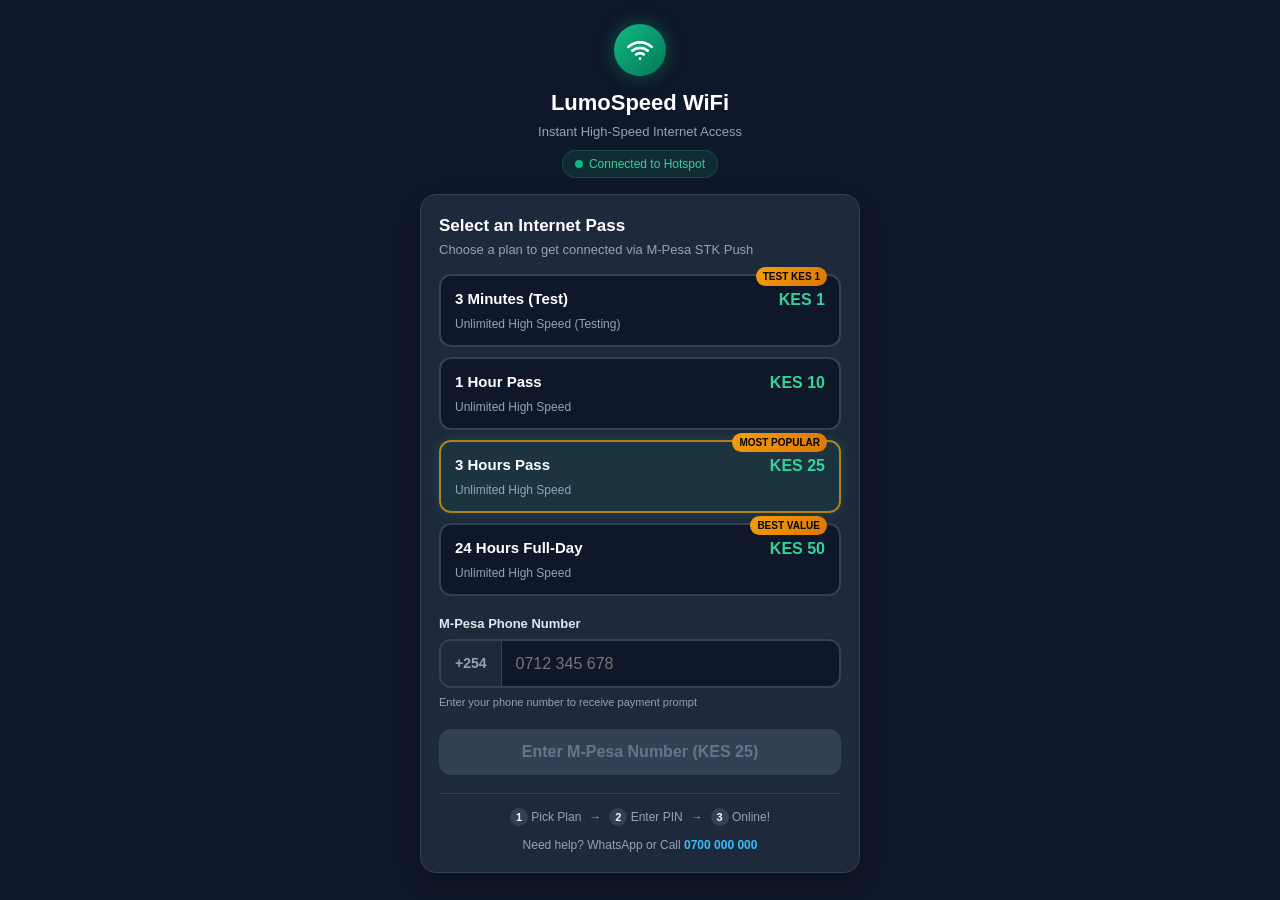
==== mypublicwifi_portal.html @ c6916cbe "Initial commit: WiFi Captive Portal with Cyzora M-Pesa automated access" ====
<!DOCTYPE html>
<html lang="en">
<head>
  <meta charset="UTF-8">
  <meta name="viewport" content="width=device-width, initial-scale=1.0, maximum-scale=1.0, user-scalable=no">
  <title>LumoSpeed WiFi — Captive Login</title>
  <style>
    :root {
      --primary: #059669;
      --primary-hover: #047857;
      --bg-page: #0f172a;
      --bg-card: #1e293b;
      --text-main: #f8fafc;
      --text-muted: #94a3b8;
      --border-color: #334155;
      --border-active: #10b981;
      --radius-lg: 16px;
      --radius-md: 12px;
      --radius-sm: 8px;
      --shadow: 0 10px 25px -5px rgba(0, 0, 0, 0.4);
    }
    * { box-sizing: border-box; margin: 0; padding: 0; -webkit-tap-highlight-color: transparent; }
    body {
      font-family: -apple-system, BlinkMacSystemFont, "Segoe UI", Roboto, sans-serif;
      background-color: var(--bg-page);
      color: var(--text-main);
      min-height: 100vh;
      display: flex;
      justify-content: center;
      padding: 16px;
      line-height: 1.5;
    }
    .portal-wrapper { width: 100%; max-width: 440px; margin: 0 auto; display: flex; flex-direction: column; gap: 16px; }
    .brand-header { text-align: center; padding-top: 8px; }
    .logo-container {
      width: 52px; height: 52px; background: linear-gradient(135deg, #10b981, #047857);
      border-radius: 50%; margin: 0 auto 10px; display: flex; align-items: center; justify-content: center;
      box-shadow: 0 0 18px rgba(16, 185, 129, 0.4);
    }
    .wifi-icon { width: 26px; height: 26px; stroke: #fff; }
    .brand-title { font-size: 22px; font-weight: 700; color: #fff; }
    .brand-tagline { font-size: 13px; color: var(--text-muted); margin-top: 3px; }
    .network-badge {
      display: inline-flex; align-items: center; gap: 6px; background-color: rgba(16, 185, 129, 0.12);
      border: 1px solid rgba(16, 185, 129, 0.25); padding: 4px 12px; border-radius: 999px; margin-top: 8px;
      font-size: 12px; font-weight: 500; color: #34d399;
    }
    .badge-dot { width: 8px; height: 8px; background-color: #10b981; border-radius: 50%; animation: pulse-dot 2s infinite; }
    @keyframes pulse-dot { 0%, 100% { opacity: 1; transform: scale(1); } 50% { opacity: 0.4; transform: scale(0.85); } }
    .checkout-section { background-color: var(--bg-card); border: 1px solid var(--border-color); border-radius: var(--radius-lg); padding: 18px; box-shadow: var(--shadow); }
    .section-title { font-size: 17px; font-weight: 700; color: #fff; }
    .section-subtitle { font-size: 13px; color: var(--text-muted); margin-top: 2px; margin-bottom: 14px; }
    .plans-grid { display: flex; flex-direction: column; gap: 10px; margin-bottom: 18px; }
    .plan-card {
      position: relative; background-color: #0f172a; border: 2px solid var(--border-color);
      border-radius: var(--radius-md); padding: 12px 14px; cursor: pointer; transition: all 0.2s ease;
      display: flex; flex-direction: column; gap: 3px;
    }
    .plan-card.selected { border-color: var(--border-active); background-color: rgba(16, 185, 129, 0.08); box-shadow: 0 0 12px rgba(16, 185, 129, 0.25); }
    .plan-card.popular { border-color: rgba(245, 158, 11, 0.7); }
    .plan-badge {
      position: absolute; top: -9px; right: 12px; background: linear-gradient(135deg, #f59e0b, #d97706);
      color: #000; font-size: 10px; font-weight: 700; text-transform: uppercase; padding: 2px 7px; border-radius: 999px;
    }
    .plan-header { display: flex; justify-content: space-between; align-items: center; }
    .plan-duration { font-size: 15px; font-weight: 600; color: #fff; }
    .plan-price { font-size: 16px; font-weight: 700; color: #34d399; }
    .plan-desc { font-size: 12px; color: var(--text-muted); }
    .phone-form-container { display: flex; flex-direction: column; gap: 6px; margin-bottom: 18px; }
    .input-label { font-size: 13px; font-weight: 600; color: #e2e8f0; }
    .phone-input-wrapper { display: flex; align-items: center; background-color: #0f172a; border: 2px solid var(--border-color); border-radius: var(--radius-md); overflow: hidden; }
    .phone-input-wrapper:focus-within { border-color: #10b981; }
    .country-prefix { padding: 12px 14px; background-color: #1e293b; color: #94a3b8; font-weight: 600; font-size: 14px; border-right: 1px solid var(--border-color); }
    .phone-input-wrapper input { flex: 1; background: transparent; border: none; padding: 12px 14px; font-size: 16px; color: #fff; outline: none; font-weight: 500; }
    .input-hint { font-size: 11px; color: var(--text-muted); }
    .btn-primary {
      width: 100%; display: flex; align-items: center; justify-content: center; gap: 8px;
      background: linear-gradient(135deg, #10b981, #059669); color: #fff; border: none;
      border-radius: var(--radius-md); padding: 14px; font-size: 16px; font-weight: 700; cursor: pointer;
      box-shadow: 0 4px 14px rgba(16, 185, 129, 0.4);
    }
    .btn-primary:disabled { background: #334155; color: #64748b; cursor: not-allowed; box-shadow: none; }
    .info-footer { margin-top: 18px; border-top: 1px solid var(--border-color); padding-top: 14px; text-align: center; }
    .steps-row { display: flex; justify-content: center; align-items: center; gap: 8px; font-size: 12px; color: var(--text-muted); margin-bottom: 10px; }
    .step-num { width: 18px; height: 18px; background-color: #334155; color: #f8fafc; border-radius: 50%; font-size: 11px; font-weight: 700; display: inline-flex; align-items: center; justify-content: center; }
    .support-line { font-size: 12px; color: var(--text-muted); }
    .support-line strong { color: #38bdf8; }
    /* Modal */
    .modal-overlay { position: fixed; inset: 0; background: rgba(0,0,0,0.85); backdrop-filter: blur(4px); display: flex; align-items: center; justify-content: center; padding: 16px; z-index: 9999; }
    .modal-overlay.hidden { display: none !important; }
    .modal-card { width: 100%; max-width: 380px; background-color: var(--bg-card); border: 1px solid var(--border-color); border-radius: var(--radius-lg); padding: 24px 20px; text-align: center; position: relative; }
    .modal-close { position: absolute; top: 12px; right: 14px; background: transparent; border: none; font-size: 24px; color: var(--text-muted); cursor: pointer; }
    .pulse-ring { width: 68px; height: 68px; background-color: rgba(16, 185, 129, 0.15); border-radius: 50%; display: flex; align-items: center; justify-content: center; margin: 0 auto 14px; animation: ring-pulse 1.8s infinite; }
    @keyframes ring-pulse { 0% { box-shadow: 0 0 0 0 rgba(16, 185, 129, 0.6); } 70% { box-shadow: 0 0 0 18px rgba(16, 185, 129, 0); } 100% { box-shadow: 0 0 0 0 rgba(16, 185, 129, 0); } }
    .phone-ring-icon { width: 32px; height: 32px; stroke: #10b981; }
    .modal-title { font-size: 19px; font-weight: 700; color: #fff; margin-bottom: 6px; }
    .modal-title.success { color: #34d399; }
    .modal-title.failed { color: #f87171; }
    .modal-text { font-size: 14px; color: var(--text-muted); margin-bottom: 14px; }
    .pin-instruction { background-color: #0f172a; border-left: 3px solid #10b981; padding: 10px 12px; border-radius: var(--radius-sm); font-size: 13px; color: #e2e8f0; margin-bottom: 16px; text-align: left; }
    .polling-indicator { display: flex; align-items: center; justify-content: center; gap: 8px; font-size: 13px; color: var(--text-muted); margin-bottom: 14px; }
    .spinner { width: 16px; height: 16px; border: 2px solid rgba(255,255,255,0.2); border-top-color: #10b981; border-radius: 50%; animation: spin 0.8s linear infinite; }
    @keyframes spin { to { transform: rotate(360deg); } }
    .modal-timeout-bar { width: 100%; height: 4px; background-color: #0f172a; border-radius: 2px; overflow: hidden; }
    .progress-fill { width: 100%; height: 100%; background: linear-gradient(90deg, #10b981, #38bdf8); transition: width 1s linear; }
    .btn-secondary { width: 100%; background-color: #334155; color: #fff; border: none; border-radius: var(--radius-md); padding: 12px; font-size: 15px; font-weight: 600; cursor: pointer; margin-top: 10px; }
  </style>
</head>
<body>
  <div class="portal-wrapper">
    <header class="brand-header">
      <div class="logo-container">
        <svg class="wifi-icon" viewBox="0 0 24 24" fill="none" stroke="currentColor" stroke-width="2.5" stroke-linecap="round" stroke-linejoin="round">
          <path d="M5 12.55a11 11 0 0 1 14.08 0"></path>
          <path d="M1.42 9a16 16 0 0 1 21.16 0"></path>
          <path d="M8.53 16.11a6 6 0 0 1 6.95 0"></path>
          <line x1="12" y1="20" x2="12.01" y2="20"></line>
        </svg>
      </div>
      <h1 class="brand-title">LumoSpeed WiFi</h1>
      <p class="brand-tagline">Instant High-Speed Internet Access</p>
      <div class="network-badge">
        <span class="badge-dot"></span>
        <span class="badge-text">Connected to Hotspot</span>
      </div>
    </header>

    <main class="main-content">
      <section class="checkout-section">
        <h2 class="section-title">Select an Internet Pass</h2>
        <p class="section-subtitle">Choose a plan to get connected via M-Pesa STK Push</p>

        <div class="plans-grid" id="plansContainer">
          <!-- Default Plans -->
          <div class="plan-card" data-plan-id="3min" data-price="1" data-name="3 Minutes Test Pass">
            <div class="plan-badge">Test KES 1</div>
            <div class="plan-header">
              <span class="plan-duration">3 Minutes (Test)</span>
              <span class="plan-price">KES 1</span>
            </div>
            <div class="plan-desc">Unlimited High Speed (Testing)</div>
          </div>
          <div class="plan-card" data-plan-id="1hr" data-price="10" data-name="1 Hour Pass">
            <div class="plan-header">
              <span class="plan-duration">1 Hour Pass</span>
              <span class="plan-price">KES 10</span>
            </div>
            <div class="plan-desc">Unlimited High Speed</div>
          </div>
          <div class="plan-card popular selected" data-plan-id="3hr" data-price="25" data-name="3 Hours Pass">
            <div class="plan-badge">Most Popular</div>
            <div class="plan-header">
              <span class="plan-duration">3 Hours Pass</span>
              <span class="plan-price">KES 25</span>
            </div>
            <div class="plan-desc">Unlimited High Speed</div>
          </div>
          <div class="plan-card" data-plan-id="24hr" data-price="50" data-name="24 Hours Full-Day">
            <div class="plan-badge">Best Value</div>
            <div class="plan-header">
              <span class="plan-duration">24 Hours Full-Day</span>
              <span class="plan-price">KES 50</span>
            </div>
            <div class="plan-desc">Unlimited High Speed</div>
          </div>
        </div>

        <div class="phone-form-container">
          <label for="mpesaPhone" class="input-label">M-Pesa Phone Number</label>
          <div class="phone-input-wrapper">
            <span class="country-prefix">+254</span>
            <input type="tel" id="mpesaPhone" placeholder="0712 345 678" maxlength="12" inputmode="numeric">
          </div>
          <span class="input-hint">Enter your phone number to receive payment prompt</span>
        </div>

        <button id="payBtn" class="btn-primary" disabled>
          <span id="btnText">Enter M-Pesa Number (KES 25)</span>
        </button>

        <div class="info-footer">
          <div class="steps-row">
            <div><span class="step-num">1</span> Pick Plan</div>
            <div>→</div>
            <div><span class="step-num">2</span> Enter PIN</div>
            <div>→</div>
            <div><span class="step-num">3</span> Online!</div>
          </div>
          <p class="support-line">Need help? WhatsApp or Call <strong>0700 000 000</strong></p>
        </div>
      </section>
    </main>

    <!-- Native MyPublicWiFi Hidden Unlock Form -->
    <form id="mypublicwifiForm" action="./" method="post" style="display:none;">
      <input type="hidden" name="_action" id="mypwAction" value="VoucherLogin">
      <input type="hidden" name="Voucher" id="mypwVoucher" value="">
    </form>

    <!-- Live Payment Modal -->
    <div id="paymentModal" class="modal-overlay hidden">
      <div class="modal-card">
        <button id="closeModalBtn" class="modal-close">&times;</button>

        <div id="modalPendingState">
          <div class="pulse-ring">
            <svg class="phone-ring-icon" viewBox="0 0 24 24" fill="none" stroke="currentColor" stroke-width="2">
              <rect x="5" y="2" width="14" height="20" rx="2" ry="2"></rect>
              <line x1="12" y1="18" x2="12.01" y2="18"></line>
            </svg>
          </div>
          <h3 class="modal-title">Check Your Phone</h3>
          <p class="modal-text">An M-Pesa prompt for <strong id="modalAmount">KES 25</strong> has been sent to <strong id="modalPhone">07XXXXXXXX</strong>.</p>
          <div class="pin-instruction">Enter your <strong>M-Pesa PIN</strong> on your phone to complete payment.</div>
          <div class="polling-indicator">
            <div class="spinner"></div>
            <span id="pollingStatusText">Awaiting confirmation...</span>
          </div>
          <div class="modal-timeout-bar">
            <div id="timeoutProgressBar" class="progress-fill"></div>
          </div>
        </div>

        <div id="modalSuccessState" style="display:none;">
          <h3 class="modal-title success">Payment Verified!</h3>
          <p class="modal-text">Unlocking your internet access now...</p>
          <div class="spinner" style="margin: 10px auto;"></div>
        </div>

        <div id="modalFailedState" style="display:none;">
          <h3 class="modal-title failed">Payment Incomplete</h3>
          <p id="modalFailedMsg" class="modal-text">The payment request timed out or was cancelled.</p>
          <button id="retryBtn" class="btn-secondary">Try Again</button>
        </div>
      </div>
    </div>
  </div>

  <script>
    let FLASK_API_BASE = "http://192.168.5.1:5000";
    let selectedPlan = { id: "3hr", price: 25, name: "3 Hours Pass" };
    let pollInterval = null;
    let timerInterval = null;

    // Hotspot Gateway candidate endpoints
    const CANDIDATE_URLS = [
      "http://192.168.5.1:5000",
      "http://192.168.137.1:5000",
      (window.location.hostname && !window.location.hostname.includes("connectivity") && !window.location.hostname.includes("google") ? "http://" + window.location.hostname + ":5000" : null),
      "http://127.0.0.1:5000"
    ].filter(Boolean);

    async function detectFlaskApi() {
      for (const url of CANDIDATE_URLS) {
        try {
          const controller = new AbortController();
          const timeoutId = setTimeout(() => controller.abort(), 1800);
          const res = await fetch(url + "/api/plans", { method: "GET", mode: "cors", signal: controller.signal });
          clearTimeout(timeoutId);
          if (res.ok) {
            FLASK_API_BASE = url;
            console.log("Connected to portal server at:", FLASK_API_BASE);
            const data = await res.json();
            if (data.plans && data.plans.length > 0) {
              renderPlans(data.plans);
            }
            return url;
          }
        } catch (e) {
          // Continue to next candidate
        }
      }
      return FLASK_API_BASE;
    }

    document.addEventListener("DOMContentLoaded", () => {
      // 1. Detect active Flask API endpoint
      detectFlaskApi();

      // 2. Setup card click handlers
      setupCardClicks();

      // 3. Phone input formatting
      const phoneInput = document.getElementById("mpesaPhone");
      phoneInput.addEventListener("input", (e) => {
        let val = e.target.value.replace(/[^0-9]/g, "");
        if (val.length > 10) val = val.substring(0, 10);
        e.target.value = val;
        updatePayBtn();
      });

      // 4. Pay button click
      const payBtn = document.getElementById("payBtn");
      payBtn.addEventListener("click", async () => {
        const phone = phoneInput.value.trim();
        if (!selectedPlan || phone.length < 10) return;

        payBtn.disabled = true;
        payBtn.innerText = "Connecting to Server...";

        // Ensure we have active endpoint
        await detectFlaskApi();
        payBtn.innerText = "Sending STK Push...";

        fetch(FLASK_API_BASE + "/api/create-charge", {
          method: "POST",
          headers: { "Content-Type": "application/json" },
          body: JSON.stringify({
            plan_id: selectedPlan.id,
            phone: phone,
          })
        })
        .then(r => r.json())
        .then(res => {
          if (res.success && res.charge_id) {
            openModal(res);
            startPolling(res.charge_id);
          } else {
            alert(res.error || "Could not trigger payment. Check phone number.");
            updatePayBtn();
          }
        })
        .catch(err => {
          alert("Could not reach portal server at:\n" + FLASK_API_BASE + "\n\nError: " + err.message + "\n\nPlease ensure scripts\\start_hotspot.bat is running on your PC.");
          updatePayBtn();
        });
      });

      document.getElementById("closeModalBtn").onclick = closeModal;
      document.getElementById("retryBtn").onclick = closeModal;
    });

    function setupCardClicks() {
      document.querySelectorAll(".plan-card").forEach(card => {
        card.onclick = () => {
          document.querySelectorAll(".plan-card").forEach(c => c.classList.remove("selected"));
          card.classList.add("selected");
          selectedPlan = {
            id: card.dataset.planId,
            price: parseInt(card.dataset.price, 10),
            name: card.dataset.name
          };
          updatePayBtn();
        };
      });
    }

    function renderPlans(plans) {
      const container = document.getElementById("plansContainer");
      container.innerHTML = "";
      plans.forEach(p => {
        const div = document.createElement("div");
        div.className = "plan-card" + (p.popular ? " popular" : "") + (p.id === "3hr" ? " selected" : "");
        div.dataset.planId = p.id;
        div.dataset.price = p.price_kes;
        div.dataset.name = p.name;
        div.innerHTML = `
          ${p.badge ? `<div class="plan-badge">${p.badge}</div>` : ""}
          <div class="plan-header">
            <span class="plan-duration">${p.duration_label || p.name}</span>
            <span class="plan-price">KES ${p.price_kes}</span>
          </div>
          <div class="plan-desc">Unlimited High Speed</div>
        `;
        container.appendChild(div);
      });
      setupCardClicks();
    }

    function updatePayBtn() {
      const phone = document.getElementById("mpesaPhone").value.replace(/[^0-9]/g, "");
      const payBtn = document.getElementById("payBtn");
      const valid = selectedPlan && (phone.length === 10);
      if (valid) {
        payBtn.disabled = false;
        payBtn.innerText = `Pay KES ${selectedPlan.price} with M-Pesa`;
      } else {
        payBtn.disabled = true;
        payBtn.innerText = `Enter M-Pesa Number (KES ${selectedPlan ? selectedPlan.price : 0})`;
      }
    }

    function openModal(data) {
      document.getElementById("modalPendingState").style.display = "block";
      document.getElementById("modalSuccessState").style.display = "none";
      document.getElementById("modalFailedState").style.display = "none";
      document.getElementById("modalAmount").innerText = `KES ${data.amount_kes}`;
      document.getElementById("modalPhone").innerText = data.phone;
      document.getElementById("pollingStatusText").innerText = "Awaiting PIN on phone...";
      document.getElementById("paymentModal").classList.remove("hidden");

      let elapsed = 0;
      const bar = document.getElementById("timeoutProgressBar");
      bar.style.width = "100%";
      clearInterval(timerInterval);
      timerInterval = setInterval(() => {
        elapsed += 1;
        bar.style.width = Math.max(0, 100 - (elapsed / 70) * 100) + "%";
        if (elapsed >= 70) {
          clearInterval(timerInterval);
          clearInterval(pollInterval);
          showFailed("Payment timed out. You did not enter your PIN in time.");
        }
      }, 1000);
    }

    function startPolling(chargeId) {
      clearInterval(pollInterval);
      pollInterval = setInterval(() => {
        fetch(FLASK_API_BASE + `/api/charge-status/${encodeURIComponent(chargeId)}`)
          .then(r => r.json())
          .then(res => {
            if (res.status === "succeeded" && res.access_granted) {
              clearInterval(pollInterval);
              clearInterval(timerInterval);
              showSuccess(res);
            } else if (res.status === "failed" || res.status === "expired") {
              clearInterval(pollInterval);
              clearInterval(timerInterval);
              showFailed(res.message || "Payment cancelled or failed.");
            }
          })
          .catch(e => console.log("Poll wait..."));
      }, 3000);
    }

    function showSuccess(data) {
      document.getElementById("modalPendingState").style.display = "none";
      document.getElementById("modalFailedState").style.display = "none";
      document.getElementById("modalSuccessState").style.display = "block";

      const actionInput = document.getElementById("mypwAction");
      const voucherInput = document.getElementById("mypwVoucher");

      if (data && data.voucher_code) {
        actionInput.value = data.action || "VoucherLogin";
        voucherInput.value = data.voucher_code;
      } else {
        actionInput.value = "TOCLogin";
        voucherInput.value = "";
      }

      // Native MyPublicWiFi Unlock: submit form to ./
      setTimeout(() => {
        document.getElementById("mypublicwifiForm").submit();
      }, 1500);
    }

    function showFailed(msg) {
      document.getElementById("modalPendingState").style.display = "none";
      document.getElementById("modalSuccessState").style.display = "none";
      document.getElementById("modalFailedState").style.display = "block";
      document.getElementById("modalFailedMsg").innerText = msg;
      updatePayBtn();
    }

    function closeModal() {
      clearInterval(pollInterval);
      clearInterval(timerInterval);
      document.getElementById("paymentModal").classList.add("hidden");
      updatePayBtn();
    }
  </script>
</body>
</html>
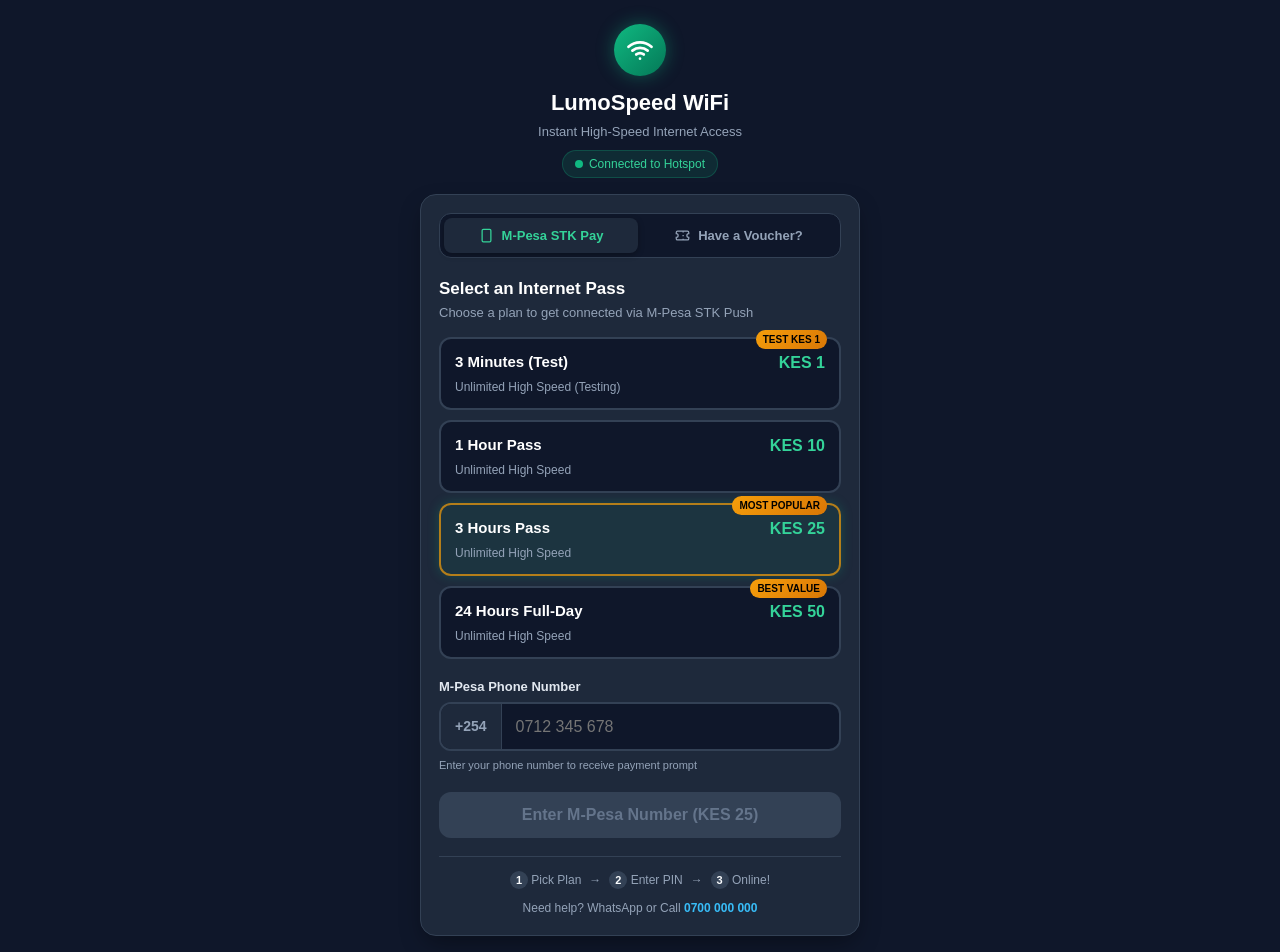
==== commit 9f984776: "Add voucher-based access system and dedicated admin panel" ====
--- a/mypublicwifi_portal.html
+++ b/mypublicwifi_portal.html
@@ -104,6 +104,17 @@
     .modal-timeout-bar { width: 100%; height: 4px; background-color: #0f172a; border-radius: 2px; overflow: hidden; }
     .progress-fill { width: 100%; height: 100%; background: linear-gradient(90deg, #10b981, #38bdf8); transition: width 1s linear; }
     .btn-secondary { width: 100%; background-color: #334155; color: #fff; border: none; border-radius: var(--radius-md); padding: 12px; font-size: 15px; font-weight: 600; cursor: pointer; margin-top: 10px; }
+
+    /* Switcher Tabs */
+    .checkout-tabs { display: flex; background-color: #0f172a; border-radius: var(--radius-md); padding: 4px; margin-bottom: 18px; border: 1px solid var(--border-color); gap: 4px; }
+    .checkout-tab { flex: 1; display: flex; align-items: center; justify-content: center; gap: 8px; padding: 10px; background: none; border: none; border-radius: var(--radius-sm); color: var(--text-muted); font-size: 13px; font-weight: 600; cursor: pointer; transition: all 0.2s; }
+    .checkout-tab:hover { color: #fff; }
+    .checkout-tab.active { background-color: #1e293b; color: #34d399; box-shadow: 0 2px 6px rgba(0,0,0,0.3); }
+    .voucher-panel { display: flex; flex-direction: column; gap: 14px; }
+    .voucher-input-wrapper { width: 100%; }
+    .voucher-input-wrapper input { width: 100%; padding: 14px; background-color: #0f172a; border: 1.5px solid var(--border-color); border-radius: var(--radius-md); color: #34d399; font-family: monospace; font-size: 18px; font-weight: 700; letter-spacing: 2px; text-align: center; text-transform: uppercase; outline: none; box-sizing: border-box; }
+    .voucher-input-wrapper input:focus { border-color: #10b981; box-shadow: 0 0 0 3px rgba(16, 185, 129, 0.2); }
+    .voucher-error-alert { background-color: rgba(239, 68, 68, 0.15); border: 1px solid rgba(239, 68, 68, 0.4); color: #fca5a5; padding: 10px; border-radius: var(--radius-sm); font-size: 13px; text-align: center; }
   </style>
 </head>
 <body>
@@ -127,66 +138,117 @@
 
     <main class="main-content">
       <section class="checkout-section">
-        <h2 class="section-title">Select an Internet Pass</h2>
-        <p class="section-subtitle">Choose a plan to get connected via M-Pesa STK Push</p>
-
-        <div class="plans-grid" id="plansContainer">
-          <!-- Default Plans -->
-          <div class="plan-card" data-plan-id="3min" data-price="1" data-name="3 Minutes Test Pass">
-            <div class="plan-badge">Test KES 1</div>
-            <div class="plan-header">
-              <span class="plan-duration">3 Minutes (Test)</span>
-              <span class="plan-price">KES 1</span>
+        <!-- Switcher Tabs -->
+        <div class="checkout-tabs">
+          <button type="button" class="checkout-tab active" id="tabMpesaBtn" onclick="switchCheckoutTab('mpesa')">
+            <svg width="15" height="15" viewBox="0 0 24 24" fill="none" stroke="currentColor" stroke-width="2">
+              <rect x="5" y="2" width="14" height="20" rx="2" ry="2"></rect>
+              <line x1="12" y1="18" x2="12.01" y2="18"></line>
+            </svg>
+            M-Pesa STK Pay
+          </button>
+          <button type="button" class="checkout-tab" id="tabVoucherBtn" onclick="switchCheckoutTab('voucher')">
+            <svg width="15" height="15" viewBox="0 0 24 24" fill="none" stroke="currentColor" stroke-width="2">
+              <path d="M2 9a3 3 0 0 1 0 6v2a2 2 0 0 0 2 2h16a2 2 0 0 0 2-2v-2a3 3 0 0 1 0-6V7a2 2 0 0 0-2-2H4a2 2 0 0 0-2 2z"></path>
+              <line x1="13" y1="5" x2="13" y2="7"></line>
+              <line x1="13" y1="11" x2="13" y2="13"></line>
+              <line x1="13" y1="17" x2="13" y2="19"></line>
+            </svg>
+            Have a Voucher?
+          </button>
+        </div>
+
+        <!-- M-Pesa Panel -->
+        <div id="mpesaPanel">
+          <h2 class="section-title">Select an Internet Pass</h2>
+          <p class="section-subtitle">Choose a plan to get connected via M-Pesa STK Push</p>
+
+          <div class="plans-grid" id="plansContainer">
+            <!-- Default Plans -->
+            <div class="plan-card" data-plan-id="3min" data-price="1" data-name="3 Minutes Test Pass">
+              <div class="plan-badge">Test KES 1</div>
+              <div class="plan-header">
+                <span class="plan-duration">3 Minutes (Test)</span>
+                <span class="plan-price">KES 1</span>
+              </div>
+              <div class="plan-desc">Unlimited High Speed (Testing)</div>
             </div>
-            <div class="plan-desc">Unlimited High Speed (Testing)</div>
-          </div>
-          <div class="plan-card" data-plan-id="1hr" data-price="10" data-name="1 Hour Pass">
-            <div class="plan-header">
-              <span class="plan-duration">1 Hour Pass</span>
-              <span class="plan-price">KES 10</span>
+            <div class="plan-card" data-plan-id="1hr" data-price="10" data-name="1 Hour Pass">
+              <div class="plan-header">
+                <span class="plan-duration">1 Hour Pass</span>
+                <span class="plan-price">KES 10</span>
+              </div>
+              <div class="plan-desc">Unlimited High Speed</div>
             </div>
-            <div class="plan-desc">Unlimited High Speed</div>
-          </div>
-          <div class="plan-card popular selected" data-plan-id="3hr" data-price="25" data-name="3 Hours Pass">
-            <div class="plan-badge">Most Popular</div>
-            <div class="plan-header">
-              <span class="plan-duration">3 Hours Pass</span>
-              <span class="plan-price">KES 25</span>
+            <div class="plan-card popular selected" data-plan-id="3hr" data-price="25" data-name="3 Hours Pass">
+              <div class="plan-badge">Most Popular</div>
+              <div class="plan-header">
+                <span class="plan-duration">3 Hours Pass</span>
+                <span class="plan-price">KES 25</span>
+              </div>
+              <div class="plan-desc">Unlimited High Speed</div>
             </div>
-            <div class="plan-desc">Unlimited High Speed</div>
-          </div>
-          <div class="plan-card" data-plan-id="24hr" data-price="50" data-name="24 Hours Full-Day">
-            <div class="plan-badge">Best Value</div>
-            <div class="plan-header">
-              <span class="plan-duration">24 Hours Full-Day</span>
-              <span class="plan-price">KES 50</span>
+            <div class="plan-card" data-plan-id="24hr" data-price="50" data-name="24 Hours Full-Day">
+              <div class="plan-badge">Best Value</div>
+              <div class="plan-header">
+                <span class="plan-duration">24 Hours Full-Day</span>
+                <span class="plan-price">KES 50</span>
+              </div>
+              <div class="plan-desc">Unlimited High Speed</div>
             </div>
-            <div class="plan-desc">Unlimited High Speed</div>
+          </div>
+
+          <div class="phone-form-container">
+            <label for="mpesaPhone" class="input-label">M-Pesa Phone Number</label>
+            <div class="phone-input-wrapper">
+              <span class="country-prefix">+254</span>
+              <input type="tel" id="mpesaPhone" placeholder="0712 345 678" maxlength="12" inputmode="numeric">
+            </div>
+            <span class="input-hint">Enter your phone number to receive payment prompt</span>
+          </div>
+
+          <button id="payBtn" class="btn-primary" disabled>
+            <span id="btnText">Enter M-Pesa Number (KES 25)</span>
+          </button>
+
+          <div class="info-footer">
+            <div class="steps-row">
+              <div><span class="step-num">1</span> Pick Plan</div>
+              <div>→</div>
+              <div><span class="step-num">2</span> Enter PIN</div>
+              <div>→</div>
+              <div><span class="step-num">3</span> Online!</div>
+            </div>
+            <p class="support-line">Need help? WhatsApp or Call <strong>0700 000 000</strong></p>
           </div>
         </div>
 
-        <div class="phone-form-container">
-          <label for="mpesaPhone" class="input-label">M-Pesa Phone Number</label>
-          <div class="phone-input-wrapper">
-            <span class="country-prefix">+254</span>
-            <input type="tel" id="mpesaPhone" placeholder="0712 345 678" maxlength="12" inputmode="numeric">
-          </div>
-          <span class="input-hint">Enter your phone number to receive payment prompt</span>
-        </div>
-
-        <button id="payBtn" class="btn-primary" disabled>
-          <span id="btnText">Enter M-Pesa Number (KES 25)</span>
-        </button>
-
-        <div class="info-footer">
-          <div class="steps-row">
-            <div><span class="step-num">1</span> Pick Plan</div>
-            <div>→</div>
-            <div><span class="step-num">2</span> Enter PIN</div>
-            <div>→</div>
-            <div><span class="step-num">3</span> Online!</div>
-          </div>
-          <p class="support-line">Need help? WhatsApp or Call <strong>0700 000 000</strong></p>
+        <!-- Voucher Panel -->
+        <div id="voucherPanel" class="voucher-panel" style="display:none;">
+          <h2 class="section-title">Redeem Access Voucher</h2>
+          <p class="section-subtitle">Enter your 10-character code below to connect instantly</p>
+
+          <div class="voucher-form-container">
+            <label for="voucherCodeInput" class="input-label">Voucher Code</label>
+            <div class="voucher-input-wrapper">
+              <input type="text" 
+                     id="voucherCodeInput" 
+                     placeholder="e.g. LUMO-78X2KP" 
+                     maxlength="16" 
+                     autocomplete="off" 
+                     autocapitalize="characters"
+                     spellcheck="false">
+            </div>
+            <div id="voucherErrorAlert" class="voucher-error-alert" style="display:none; margin-top:8px;"></div>
+          </div>
+
+          <button id="redeemVoucherBtn" class="btn-primary" type="button" style="margin-top:4px;">
+            <span id="voucherBtnText">Connect with Voucher</span>
+          </button>
+
+          <div class="info-footer">
+            <p class="support-line">Need help or want to buy a voucher? Contact <strong>0700 000 000</strong></p>
+          </div>
         </div>
       </section>
     </main>
@@ -460,6 +522,95 @@
       document.getElementById("paymentModal").classList.add("hidden");
       updatePayBtn();
     }
+
+    function switchCheckoutTab(mode) {
+      const mpesaBtn = document.getElementById("tabMpesaBtn");
+      const voucherBtn = document.getElementById("tabVoucherBtn");
+      const mpesaPanel = document.getElementById("mpesaPanel");
+      const voucherPanel = document.getElementById("voucherPanel");
+
+      if (mode === "voucher") {
+        if (mpesaBtn) mpesaBtn.classList.remove("active");
+        if (voucherBtn) voucherBtn.classList.add("active");
+        if (mpesaPanel) mpesaPanel.style.display = "none";
+        if (voucherPanel) {
+          voucherPanel.style.display = "flex";
+          const vInput = document.getElementById("voucherCodeInput");
+          if (vInput) vInput.focus();
+        }
+      } else {
+        if (voucherBtn) voucherBtn.classList.remove("active");
+        if (mpesaBtn) mpesaBtn.classList.add("active");
+        if (voucherPanel) voucherPanel.style.display = "none";
+        if (mpesaPanel) mpesaPanel.style.display = "block";
+      }
+    }
+
+    // Voucher handling
+    const voucherInput = document.getElementById("voucherCodeInput");
+    const redeemBtn = document.getElementById("redeemVoucherBtn");
+    const voucherErrorAlert = document.getElementById("voucherErrorAlert");
+
+    if (voucherInput) {
+      voucherInput.addEventListener("input", (e) => {
+        let val = e.target.value.toUpperCase().replace(/[^A-Z0-9-]/g, "");
+        if (val.startsWith("LUMO") && val.length > 4 && val[4] !== "-") {
+          val = "LUMO-" + val.substring(4);
+        }
+        e.target.value = val;
+        if (voucherErrorAlert) voucherErrorAlert.style.display = "none";
+      });
+      voucherInput.addEventListener("keypress", (e) => {
+        if (e.key === "Enter" && redeemBtn) redeemBtn.click();
+      });
+    }
+
+    if (redeemBtn) {
+      redeemBtn.addEventListener("click", async () => {
+        const code = voucherInput ? voucherInput.value.trim().toUpperCase() : "";
+        if (!code) {
+          showVoucherError("Please enter a voucher code.");
+          if (voucherInput) voucherInput.focus();
+          return;
+        }
+
+        redeemBtn.disabled = true;
+        document.getElementById("voucherBtnText").innerText = "Validating Voucher...";
+        if (voucherErrorAlert) voucherErrorAlert.style.display = "none";
+
+        try {
+          const res = await fetch(FLASK_API_BASE + "/api/redeem-voucher", {
+            method: "POST",
+            headers: { "Content-Type": "application/json" },
+            body: JSON.stringify({ code: code, gateway_url: "http://192.168.5.1/" })
+          });
+          const data = await res.json();
+          if (res.ok && data.success && data.access_granted) {
+            document.getElementById("voucherBtnText").innerText = "Connected!";
+            document.getElementById("paymentModal").classList.remove("hidden");
+            showSuccess(data);
+          } else {
+            showVoucherError(data.error || "Could not validate voucher.");
+            redeemBtn.disabled = false;
+            document.getElementById("voucherBtnText").innerText = "Connect with Voucher";
+          }
+        } catch (err) {
+          console.error("Voucher error:", err);
+          showVoucherError("Could not connect to payment backend. Make sure hotspot is running.");
+          redeemBtn.disabled = false;
+          document.getElementById("voucherBtnText").innerText = "Connect with Voucher";
+        }
+      });
+    }
+
+    function showVoucherError(msg) {
+      if (voucherErrorAlert) {
+        voucherErrorAlert.innerText = msg;
+        voucherErrorAlert.style.display = "block";
+      } else {
+        alert(msg);
+      }
+    }
   </script>
 </body>
 </html>
